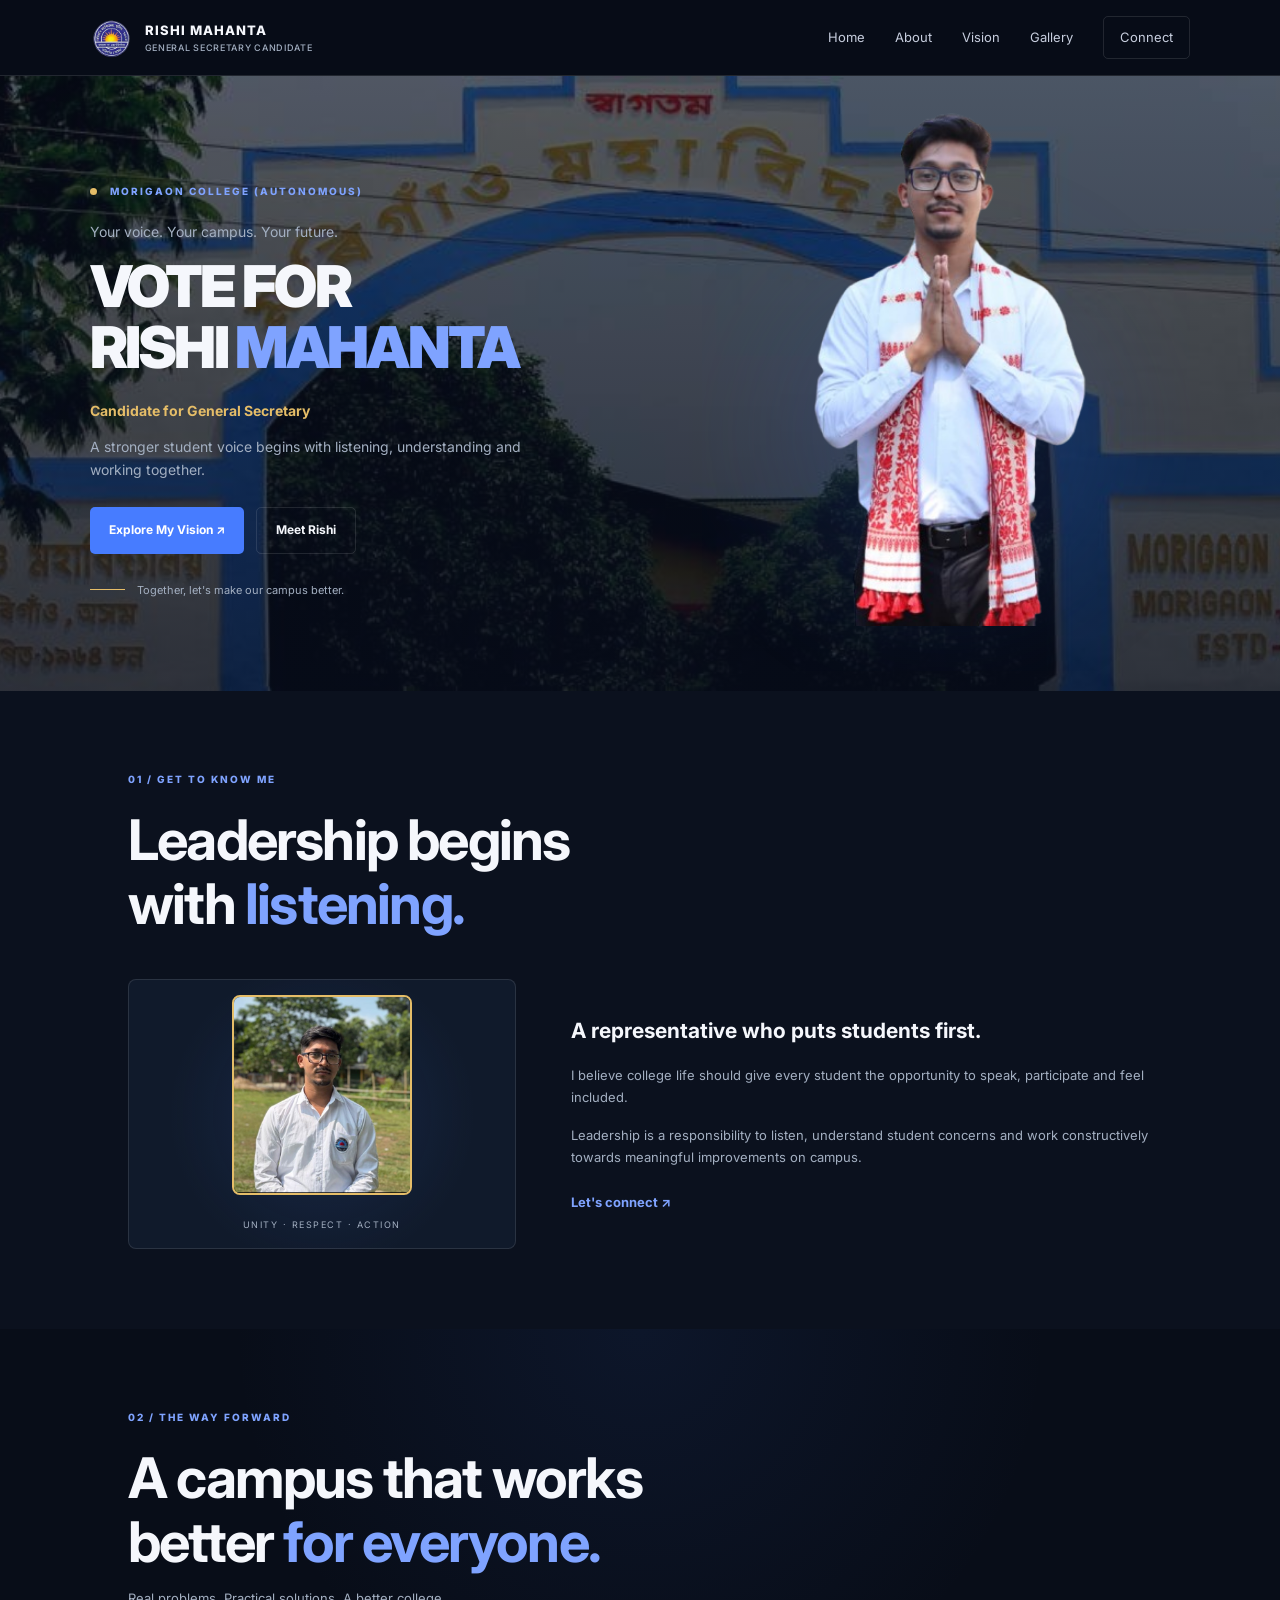
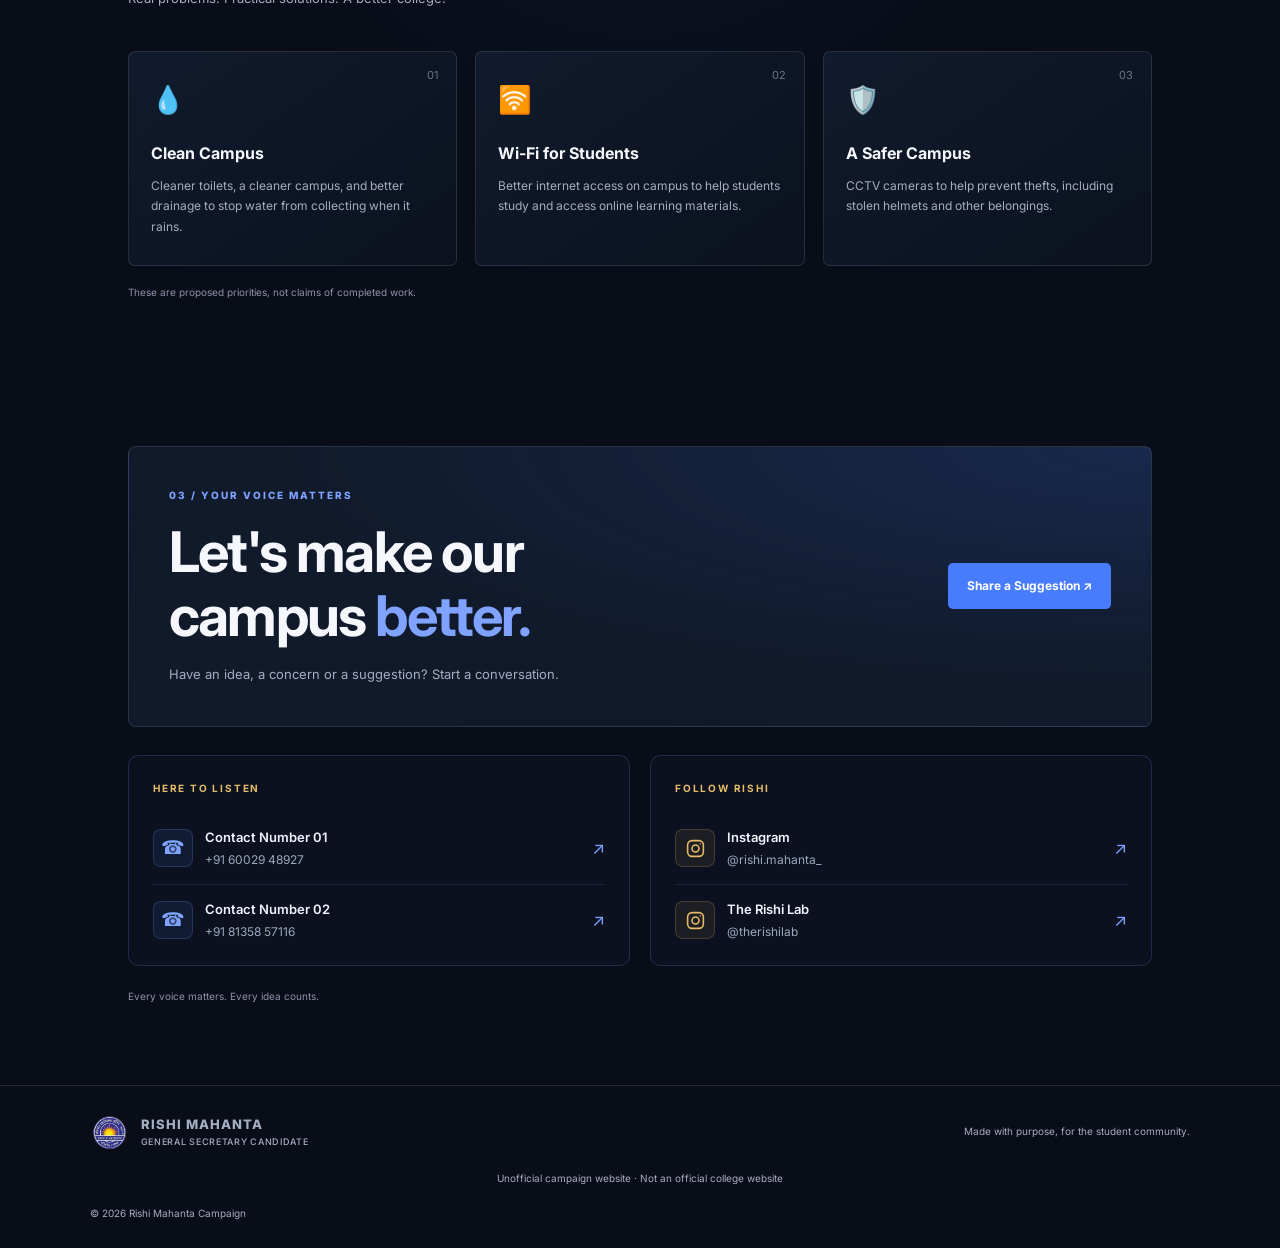
==== index.html @ 0df71246 "Fix HTML formatting and add gallery link" ====
<!DOCTYPE html>
<html lang="en">
<head>
  <meta charset="UTF-8">
  <meta name="viewport" content="width=device-width, initial-scale=1.0">
  <meta name="theme-color" content="#080d18">
  <meta name="description" content="Meet Rishi Mahanta, candidate for General Secretary at Morigaon College (Autonomous).">
  <title>Rishi Mahanta | General Secretary Candidate</title>

  <link rel="preconnect" href="https://fonts.googleapis.com">
  <link rel="preconnect" href="https://fonts.gstatic.com" crossorigin>
  <link href="https://fonts.googleapis.com/css2?family=Inter:wght@400;500;600;700;800;900&display=swap" rel="stylesheet">

  <link rel="stylesheet" href="style.css">
  <script src="script.js" defer></script>
</head>

<body>

<header class="header">
  <a class="brand" href="#home" aria-label="Rishi Mahanta home">
    <img
      src="./morigaon-college-logo.png"
      alt="Morigaon College logo"
      class="college-logo"
    >
    <span class="brand-text">
      RISHI MAHANTA
      <small>GENERAL SECRETARY CANDIDATE</small>
    </span>
  </a>

  <button
    class="menu-toggle"
    id="menuToggle"
    aria-label="Open navigation"
    aria-expanded="false"
    aria-controls="navigation"
  >☰</button>

  <nav class="navigation" id="navigation">
    <a href="#home">Home</a>
    <a href="#about">About</a>
    <a href="#vision">Vision</a>
    <a href="./gallery.html">Gallery</a>
    <a href="#contact" class="nav-cta">Connect</a>
  </nav>
</header>

<main>

  <!-- HERO SECTION -->
  <section class="hero section" id="home">

    <div class="hero-content reveal">
      <p class="eyebrow">
        <span class="eyebrow-dot"></span>
        MORIGAON COLLEGE (AUTONOMOUS)
      </p>

      <p class="hero-intro">Your voice. Your campus. Your future.</p>

      <h1>
        VOTE FOR<br>
        RISHI <span>MAHANTA</span>
      </h1>

      <p class="candidate-role">Candidate for General Secretary</p>

      <p class="hero-description">
        A stronger student voice begins with listening,
        understanding and working together.
      </p>

      <div class="hero-actions">
        <a href="#vision" class="button button-primary">
          Explore My Vision ↗
        </a>
        <a href="#about" class="button button-outline">
          Meet Rishi
        </a>
      </div>

      <div class="hero-note">
        <span class="note-line"></span>
        Together, let's make our campus better.
      </div>
    </div>

    <!-- LARGER CANDIDATE PHOTO -->
    <div class="hero-visual reveal">
      <div class="portrait-glow"></div>

      <div class="portrait-frame">
        <img
          src="./Rishi Namaskar.png"
          alt="Rishi Mahanta wearing a traditional Assamese gamusa"
          class="candidate-photo"
        >
      </div>
    </div>

  </section>

  <!-- ABOUT SECTION -->
  <section class="about section" id="about">

    <div class="section-heading reveal">
      <p class="eyebrow">01 / GET TO KNOW ME</p>
      <h2>
        Leadership begins<br>
        with <span>listening.</span>
      </h2>
    </div>

    <div class="about-grid">

    <div class="about-symbol reveal">
    <img
        src="./Rishi portrait.jpeg"
        alt="Rishi Mahanta"
        class="about-photo"
        style="width: 180px; height: 200px; max-width: 180px; object-fit: cover; object-position: center top; display: block; flex: 0 0 200px; border-radius: 8px; border: 2px solid #e5bd68;"

    >
    <p class="symbol-caption">UNITY · RESPECT · ACTION</p>
</div>

      <div class="about-copy reveal">
        <h3>A representative who puts students first.</h3>

        <p>
          I believe college life should give every student
          the opportunity to speak, participate and feel included.
        </p>

        <p>
          Leadership is a responsibility to listen, understand
          student concerns and work constructively towards
          meaningful improvements on campus.
        </p>

        <a href="#contact" class="text-link">Let's connect ↗</a>
      </div>

    </div>
  </section>

  <!-- VISION SECTION -->
  <section class="vision section" id="vision">

    <div class="section-heading reveal">
      <p class="eyebrow">02 / THE WAY FORWARD</p>

      <h2>
        A campus that works<br>
        better <span>for everyone.</span>
      </h2>

      <p class="section-description">
        Real problems. Practical solutions. A better college.
      </p>
    </div>

    <div class="vision-grid">

      <article class="vision-card reveal">
        <span class="card-number">01</span>
        <span class="card-icon" aria-hidden="true">💧</span>
        <h3>Clean Campus</h3>
        <p>
          Cleaner toilets, a cleaner campus, and better drainage
          to stop water from collecting when it rains.
        </p>
      </article>

      <article class="vision-card reveal">
        <span class="card-number">02</span>
        <span class="card-icon" aria-hidden="true">🛜</span>
        <h3>Wi-Fi for Students</h3>
        <p>
          Better internet access on campus to help students study
          and access online learning materials.
        </p>
      </article>

      <article class="vision-card reveal">
        <span class="card-number">03</span>
        <span class="card-icon" aria-hidden="true">🛡️</span>
        <h3>A Safer Campus</h3>
        <p>
          CCTV cameras to help prevent thefts, including stolen
  helmets and other belongings.
        </p>
      </article>

    </div>

    <p class="vision-disclaimer">
      These are proposed priorities, not claims of completed work.
    </p>

  </section>


<!-- CONTACT SECTION -->
<section class="contact section" id="contact">

  <div class="contact-panel reveal">
    <div>
      <p class="eyebrow">03 / YOUR VOICE MATTERS</p>

      <h2>
        Let's make our<br>
        campus <span>better.</span>
      </h2>

      <p class="contact-description">
        Have an idea, a concern or a suggestion?
        Start a conversation.
      </p>
    </div>

    <a
      class="button button-primary"
      href="mailto:rishi12mahanta@gmail.com?subject=Student%20Suggestion"
    >
      Share a Suggestion ↗
    </a>
  </div>

  <div class="contact-links reveal">

    <div class="contact-group">
      <p class="contact-group-label">HERE TO LISTEN</p>

      <a class="contact-link" href="tel:+916002948927">
        <span class="contact-icon" aria-hidden="true">☎</span>
        <span class="contact-link-text">
          <span class="contact-link-title">Contact Number 01</span>
          <span class="contact-link-detail">+91 60029 48927</span>
        </span>
        <span class="contact-arrow">↗</span>
      </a>

      <a class="contact-link" href="tel:+918135857116">
        <span class="contact-icon" aria-hidden="true">☎</span>
        <span class="contact-link-text">
          <span class="contact-link-title">Contact Number 02</span>
          <span class="contact-link-detail">+91 81358 57116</span>
        </span>
        <span class="contact-arrow">↗</span>
      </a>
    </div>

    <div class="contact-group">
      <p class="contact-group-label">FOLLOW RISHI</p>

      <a
        class="contact-link"
        href="https://www.instagram.com/rishi.mahanta_/"
        target="_blank"
        rel="noopener noreferrer"
      >
      
<span class="contact-icon instagram-icon">
  <svg
    xmlns="http://www.w3.org/2000/svg"
    width="21"
    height="21"
    viewBox="0 0 24 24"
    fill="none"
    stroke="currentColor"
    stroke-width="1.8"
    stroke-linecap="round"
    stroke-linejoin="round"
    aria-hidden="true"
  >
    <rect x="3" y="3" width="18" height="18" rx="5"/>
    <circle cx="12" cy="12" r="4"/>
    <circle cx="17.5" cy="6.5" r="0.8" fill="currentColor" stroke="none"/>
  </svg>
</span>

        <span class="contact-link-text">
          <span class="contact-link-title">Instagram</span>
          <span class="contact-link-detail">@rishi.mahanta_</span>
        </span>
        <span class="contact-arrow">↗</span>
      </a>

      <a
        class="contact-link"
        href="https://www.instagram.com/therishilab/"
        target="_blank"
        rel="noopener noreferrer"
      >
      
<span class="contact-icon instagram-icon">
  <svg
    xmlns="http://www.w3.org/2000/svg"
    width="21"
    height="21"
    viewBox="0 0 24 24"
    fill="none"
    stroke="currentColor"
    stroke-width="1.8"
    stroke-linecap="round"
    stroke-linejoin="round"
    aria-hidden="true"
  >
    <rect x="3" y="3" width="18" height="18" rx="5"/>
    <circle cx="12" cy="12" r="4"/>
    <circle cx="17.5" cy="6.5" r="0.8" fill="currentColor" stroke="none"/>
  </svg>
</span>

        <span class="contact-link-text">
          <span class="contact-link-title">The Rishi Lab</span>
          <span class="contact-link-detail">@therishilab</span>
        </span>
        <span class="contact-arrow">↗</span>
      </a>
    </div>

  </div>

  <p class="contact-note">
    Every voice matters. Every idea counts.
  </p>

</section>


<!-- FOOTER -->
<footer class="footer">

  <a class="brand" href="#home">
    <img
      src="./morigaon-college-logo.png"
      alt="Morigaon College logo"
      class="college-logo"
    >
    <span class="brand-text">
      RISHI MAHANTA
      <small>GENERAL SECRETARY CANDIDATE</small>
    </span>
  </a>

  <p>Made with purpose, for the student community.</p>

  <p class="footer-small">
    Unofficial campaign website · Not an official college website
  </p>

  <p>© <span id="year"></span> Rishi Mahanta Campaign</p>

</footer>

</body>
</html>
---- style.css ----
/* ==========================================
   RISHI MAHANTA CAMPAIGN WEBSITE
   ORIGINAL RESPONSIVE STYLESHEET
========================================== */

:root {
    --bg: #080d18;
    --panel: #101a2b;
    --blue: #477cff;
    --light-blue: #7fa3ff;
    --gold: #e5bd68;
    --white: #f5f7fc;
    --muted: #a3afc1;
    --border: rgba(255, 255, 255, 0.11);
}

* {
    margin: 0;
    padding: 0;
    box-sizing: border-box;
}

html {
    scroll-behavior: smooth;
    scroll-padding-top: 85px;
}

body {
    background: var(--bg);
    color: var(--white);
    font-family: "Inter", Arial, sans-serif;
    line-height: 1.7;
    overflow-x: hidden;
}

a {
    color: inherit;
    text-decoration: none;
}

button {
    font: inherit;
}

/* ==========================================
   HEADER
========================================== */

.header {
    min-height: 76px;
    padding: 10px 7%;
    display: flex;
    align-items: center;
    justify-content: space-between;
    gap: 20px;
    position: sticky;
    top: 0;
    z-index: 100;
    background: rgba(8, 13, 24, 0.97);
    border-bottom: 1px solid var(--border);
    backdrop-filter: blur(14px);
}

.brand {
    display: flex;
    align-items: center;
    gap: 11px;
    min-width: 0;
}

.college-logo {
    display: block;
    width: 44px;
    height: 44px;
    max-width: 44px;
    max-height: 44px;
    object-fit: contain;
    flex: 0 0 44px;
}

.brand-text {
    font-size: 13px;
    font-weight: 800;
    letter-spacing: 1px;
    line-height: 1.5;
}

.brand-text small {
    display: block;
    color: var(--muted);
    font-size: 9px;
    font-weight: 500;
    letter-spacing: 0.7px;
}

.navigation {
    display: flex;
    align-items: center;
    gap: 30px;
    color: #c7cede;
    font-size: 13px;
}

.navigation a {
    transition: color 0.2s ease;
}

.navigation a:hover {
    color: var(--light-blue);
}

.nav-cta {
    padding: 9px 16px;
    border: 1px solid var(--border);
    border-radius: 5px;
}

.menu-toggle {
    display: none;
    background: transparent;
    color: white;
    border: 0;
    font-size: 26px;
    cursor: pointer;
}

/* ==========================================
   SHARED SECTIONS
========================================== */

.section {
    padding: 80px 10%;
}

.eyebrow {
    color: var(--light-blue);
    font-size: 10px;
    font-weight: 800;
    letter-spacing: 2px;
    margin-bottom: 20px;
}

.eyebrow-dot {
    display: inline-block;
    width: 7px;
    height: 7px;
    background: var(--gold);
    border-radius: 50%;
    margin-right: 9px;
}

.section-heading {
    margin-bottom: 42px;
}

.section-heading h2,
.contact h2 {
    font-size: clamp(34px, 4.5vw, 56px);
    line-height: 1.15;
    letter-spacing: -1.8px;
}

.section-heading h2 span,
.contact h2 span {
    color: var(--light-blue);
}

/* ==========================================
   HERO SECTION
========================================== */

.hero {
    min-height: 610px;
    padding: 35px 7% 20px;
    display: grid;
    grid-template-columns: minmax(0, 1.1fr) minmax(0, 0.9fr);
    align-items: center;
    gap: 15px;
    position: relative;
    isolation: isolate;
    overflow: hidden;

    background-image:
        linear-gradient(
            rgba(7, 13, 28, 0.65),
            rgba(7, 13, 28, 0.82)
        ),
        url("./Mori_Banner.jpg");

    background-size: cover;
    background-position: center;
    background-repeat: no-repeat;
}

.hero-content {
    position: relative;
    z-index: 2;
    min-width: 0;
}

.hero-intro {
    color: var(--muted);
    font-size: 14px;
    margin-bottom: 12px;
}

.hero h1 {
    font-size: clamp(39px, 4.5vw, 68px);
    font-weight: 900;
    letter-spacing: -2.7px;
    line-height: 1.07;
}

.hero h1 span {
    color: var(--light-blue);
    white-space: nowrap;
}

.candidate-role {
    color: var(--gold);
    font-size: 14px;
    font-weight: 700;
    margin-top: 20px;
}

.hero-description {
    max-width: 440px;
    color: var(--muted);
    font-size: 14px;
    margin-top: 12px;
}

.hero-actions {
    display: flex;
    flex-wrap: wrap;
    gap: 12px;
    margin-top: 25px;
}

.button {
    display: inline-flex;
    align-items: center;
    justify-content: center;
    min-height: 46px;
    padding: 12px 19px;
    border-radius: 5px;
    font-size: 12px;
    font-weight: 700;
    transition: transform 0.2s ease, background 0.2s ease;
}

.button:hover {
    transform: translateY(-3px);
}

.button-primary {
    background: var(--blue);
    color: white;
}

.button-primary:hover {
    background: #3569e9;
}

.button-outline {
    border: 1px solid var(--border);
}

.hero-note {
    display: flex;
    align-items: center;
    gap: 12px;
    color: var(--muted);
    font-size: 11px;
    margin-top: 27px;
}

.note-line {
    width: 35px;
    height: 1px;
    background: var(--gold);
    flex-shrink: 0;
}

/* ==========================================
   CANDIDATE PHOTO — NO FRAME
========================================== */

.hero-visual {
    position: relative;
    width: 100%;
    height: 560px;
    min-width: 0;
    display: flex;
    justify-content: center;
    align-items: flex-end;
    overflow: hidden;
}

.portrait-glow {
    position: absolute;
    width: 100%;
    height: 85%;
    bottom: 0;
    background: radial-gradient(
        ellipse,
        rgba(47, 91, 180, 0.27),
        transparent 70%
    );
    filter: blur(40px);
    pointer-events: none;
}

.portrait-frame {
    position: relative;
    z-index: 1;
    width: 100%;
    max-width: 600px;
    height: 560px;
    display: flex;
    justify-content: center;
    align-items: flex-end;
    overflow: hidden;
    border: none;
    border-radius: 0;
    background: transparent;
}

.portrait-frame::before,
.portrait-frame::after {
    content: none !important;
    display: none !important;
}

.candidate-photo {
    display: block;
    width: 130%;
    height: 120%;
    max-width: none;
    max-height: none;
    object-fit: contain;
    object-position: center bottom;
    transform: translateY(-45px);
}

/* Hide old decorative elements */

.portrait-label,
.floating-mark {
    display: none !important;
}

/* ==========================================
   ABOUT SECTION
========================================== */

.about {
    background: #0b111e;
}

.about-grid {
    display: grid;
    grid-template-columns: 0.8fr 1.2fr;
    gap: 55px;
    align-items: center;
}

.about-symbol {
    min-height: 270px;
    display: flex;
    flex-direction: column;
    align-items: center;
    justify-content: center;
    gap: 22px;
    background:
        radial-gradient(
            circle,
            rgba(54, 93, 178, 0.2),
            transparent 65%
        ),
        var(--panel);
    border: 1px solid var(--border);
    border-radius: 8px;
}

.sun-circle {
    width: 125px;
    height: 125px;
    display: grid;
    place-items: center;
    border: 1px solid rgba(229, 189, 104, 0.5);
    border-radius: 50%;
    color: var(--gold);
    font-size: 82px;
}

.symbol-caption {
    color: var(--muted);
    font-size: 9px;
    letter-spacing: 1.5px;
}

.about-copy h3 {
    font-size: 21px;
    margin-bottom: 16px;
}

.about-copy p,
.contact-description {
    color: var(--muted);
    font-size: 13px;
    margin-bottom: 15px;
}

.text-link {
    display: inline-block;
    margin-top: 8px;
    color: var(--light-blue);
    font-size: 13px;
    font-weight: 700;
}

/* ==========================================
   VISION SECTION
========================================== */

.vision {
    background:
        radial-gradient(
            ellipse at 50% 0%,
            rgba(49, 88, 173, 0.12),
            transparent 45%
        ),
        var(--bg);
}

.section-description {
    margin-top: 12px;
    color: var(--muted);
    font-size: 13px;
}

.vision-grid {
    display: grid;
    grid-template-columns: repeat(3, minmax(0, 1fr));
    gap: 18px;
}

.vision-card {
    min-height: 215px;
    padding: 25px 22px;
    position: relative;
    background: linear-gradient(145deg, #111b2d, #0b111e);
    border: 1px solid var(--border);
    border-radius: 7px;
    transition: transform 0.25s ease, border-color 0.25s ease;
}

.vision-card:hover {
    transform: translateY(-5px);
    border-color: rgba(127, 163, 255, 0.5);
}

.card-number {
    position: absolute;
    top: 14px;
    right: 18px;
    color: #69758a;
    font-size: 11px;
}

.card-icon {
    display: block;
    color: var(--gold);
    font-size: 27px;
    margin-bottom: 17px;
}

.vision-card h3 {
    font-size: 16px;
    margin-bottom: 9px;
}

.vision-card p {
    color: var(--muted);
    font-size: 12px;
}

.vision-disclaimer {
    margin-top: 18px;
    color: #8995a9;
    font-size: 10px;
}

/* ==========================================
   CONTACT SECTION
========================================== */

.contact {
    padding-top: 65px;
    padding-bottom: 80px;
}

.contact-panel {
    display: flex;
    align-items: center;
    justify-content: space-between;
    gap: 28px;
    padding: 40px;
    border: 1px solid var(--border);
    border-radius: 8px;
    background:
        radial-gradient(
            ellipse at 100% 0%,
            rgba(55, 100, 205, 0.2),
            transparent 60%
        ),
        var(--panel);
}

.contact .eyebrow {
    margin-bottom: 16px;
}

.contact-description {
    margin-top: 15px;
    margin-bottom: 0;
}

.contact-note {
    margin-top: 12px;
    color: #8995a9;
    font-size: 10px;
}

/* ==========================================
   FOOTER
========================================== */

.footer {
    padding: 26px 7%;
    display: flex;
    align-items: center;
    justify-content: space-between;
    flex-wrap: wrap;
    gap: 18px;
    border-top: 1px solid var(--border);
    color: var(--muted);
    font-size: 10px;
}

.footer .college-logo {
    width: 40px;
    height: 40px;
    max-width: 40px;
    max-height: 40px;
    flex-basis: 40px;
}

.footer-small {
    width: 100%;
    text-align: center;
}

/* ==========================================
   SCROLL ANIMATION
========================================== */

.reveal {
    opacity: 0;
    transform: translateY(16px);
    transition: opacity 0.7s ease, transform 0.7s ease;
}

.reveal.visible {
    opacity: 1;
    transform: translateY(0);
}

@media (prefers-reduced-motion: reduce) {
    html {
        scroll-behavior: auto;
    }

    *,
    *::before,
    *::after {
        transition: none !important;
    }

    .reveal {
        opacity: 1;
        transform: none;
    }
}

/* ==========================================
   TABLET
========================================== */

@media (max-width: 900px) {
    .section {
        padding: 70px 7%;
    }

    .hero {
        min-height: 540px;
        padding: 35px 6% 20px;
        grid-template-columns: minmax(0, 1fr) minmax(0, 0.85fr);
        gap: 10px;
    }

    .hero h1 {
        font-size: clamp(36px, 5vw, 52px);
        letter-spacing: -2px;
    }

    .hero-visual,
    .portrait-frame {
        height: 470px;
    }

    .about-grid {
        gap: 30px;
    }

    .vision-grid {
        grid-template-columns: repeat(2, minmax(0, 1fr));
    }
}

/* ==========================================
   MOBILE
========================================== */

@media (max-width: 650px) {
    .header {
        min-height: 70px;
        padding: 10px 5%;
    }

    .brand {
        gap: 9px;
    }

    .brand-text {
        font-size: 10px;
        letter-spacing: 0.6px;
    }

    .brand-text small {
        font-size: 8px;
        letter-spacing: 0.3px;
    }

    .college-logo {
        width: 40px;
        height: 40px;
        max-width: 40px;
        max-height: 40px;
        flex-basis: 40px;
    }

    .menu-toggle {
        display: block;
    }

    .navigation {
        display: none;
        position: absolute;
        top: 69px;
        left: 0;
        right: 0;
        padding: 22px 6%;
        background: #0c1423;
        border-bottom: 1px solid var(--border);
        flex-direction: column;
        align-items: stretch;
        gap: 16px;
    }

    .navigation.open {
        display: flex;
    }

    .navigation .nav-cta {
        text-align: center;
    }

    .section {
        padding: 60px 6%;
    }

    .hero {
        min-height: auto;
        padding: 42px 6% 15px;
        grid-template-columns: 1fr;
        gap: 16px;
    }

    .hero h1 {
        font-size: clamp(39px, 10.5vw, 58px);
        letter-spacing: -1.8px;
        line-height: 1.08;
    }

    .candidate-role {
        margin-top: 17px;
    }

    .hero-description {
        font-size: 13px;
    }

    .hero-actions {
        margin-top: 22px;
    }

    .hero-note {
        margin-top: 23px;
    }

    .hero-visual,
    .portrait-frame {
        width: 100%;
        max-width: 460px;
        height: 460px;
        margin-left: auto;
        margin-right: auto;
    }

    .candidate-photo {
        transform: translateY(-25px);
    }

    .about-grid {
        grid-template-columns: 1fr;
        gap: 26px;
    }

    .about-symbol {
        min-height: 230px;
    }

    .vision-grid {
        grid-template-columns: 1fr;
    }

    .vision-card {
        min-height: auto;
    }

    .contact-panel {
        padding: 26px 21px;
        flex-direction: column;
        align-items: flex-start;
    }

    .contact-panel .button {
        width: 100%;
    }

    .footer {
        flex-direction: column;
        align-items: flex-start;
    }

    .footer-small {
        text-align: left;
    }
}

/* ==========================================
   SMALL PHONES
========================================== */

@media (max-width: 380px) {
    .brand-text {
        font-size: 9px;
    }

    .brand-text small {
        font-size: 7px;
    }

    .college-logo {
        width: 34px;
        height: 34px;
        max-width: 34px;
        max-height: 34px;
        flex-basis: 34px;
    }

    .hero h1 {
        font-size: 37px;
    }

    .hero-visual,
    .portrait-frame {
        height: 410px;
    }
    

}

/* ==========================================
   CONTACT SECTION — SOCIAL CARDS
   ========================================== */

.contact-links {
    display: grid;
    grid-template-columns: repeat(2, minmax(0, 1fr));
    gap: 20px;
    margin-top: 28px;
    align-items: stretch;
}

.contact-group {
    min-width: 0;
    padding: 24px;
    background: #0b111e;
    border: 1px solid rgba(127, 163, 255, 0.18);
    border-radius: 10px;
    transition: border-color 0.25s ease, transform 0.25s ease;
}

.contact-group:hover {
    border-color: rgba(127, 163, 255, 0.4);
    transform: translateY(-2px);
}

.contact-group-label {
    margin: 0 0 16px;
    color: #e5bd68;
    font-size: 10px;
    font-weight: 700;
    letter-spacing: 1.8px;
}

.contact-link {
    display: flex;
    align-items: center;
    gap: 12px;
    min-width: 0;
    padding: 15px 0;
    color: #f1f4fb;
    text-decoration: none;
    border-bottom: 1px solid rgba(127, 163, 255, 0.12);
    transition: padding 0.2s ease;
}

.contact-link:last-child {
    border-bottom: none;
    padding-bottom: 0;
}

.contact-link:hover {
    padding-left: 5px;
}

.contact-icon {
    display: grid;
    place-items: center;
    flex: 0 0 40px;
    width: 40px;
    height: 40px;
    color: #7fa3ff;
    background: rgba(71, 124, 255, 0.1);
    border: 1px solid rgba(127, 163, 255, 0.2);
    border-radius: 8px;
    font-size: 19px;
}

.instagram-icon {
    color: #e5bd68;
    background: rgba(229, 189, 104, 0.08);
    border-color: rgba(229, 189, 104, 0.2);
}

.contact-link-text {
    display: flex;
    flex: 1;
    flex-direction: column;
    gap: 5px;
    min-width: 0;
}

.contact-link-title {
    color: #f1f4fb;
    font-size: 13px;
    font-weight: 600;
    line-height: 1.4;
}

.contact-link-detail {
    color: #9aa8c0;
    font-size: 12px;
    line-height: 1.5;
    overflow-wrap: anywhere;
}

.contact-arrow {
    flex-shrink: 0;
    color: #7fa3ff;
    font-size: 17px;
    transition: transform 0.2s ease;
}

.contact-link:hover .contact-arrow {
    transform: translate(3px, -3px);
}

.contact-note {
    margin-top: 22px;
}

@media (max-width: 700px) {
    .contact-links {
        grid-template-columns: 1fr;
        gap: 16px;
        margin-top: 22px;
    }

    .contact-group {
        padding: 20px;
    }
}

@media (prefers-reduced-motion: reduce) {
    .contact-group,
    .contact-link,
    .contact-arrow {
        transition: none;
    }

    .contact-group:hover {
        transform: none;
    }
}


/* RESPONSIVE LAYOUT */
@media (max-width: 700px) {
  .contact-links {
    grid-template-columns: 1fr;
    gap: 16px;
    margin-top: 22px;
  }

  .contact-group {
    padding: 20px;
  }

  .contact-panel {
    gap: 24px;
  }

  .contact-link {
    gap: 11px;
  }
}

@media (prefers-reduced-motion: reduce) {
  .contact-group,
  .contact-link,
  .contact-arrow {
    transition: none;
  }

  .contact-group:hover {
    transform: none;
  }
}

/* Contact section — compact two-card layout */
.contact-links {
  display: grid;
  grid-template-columns: repeat(2, minmax(0, 1fr));
  gap: 20px;
  margin-top: 28px;
}

.contact-group {
  min-width: 0;
  padding: 24px;
  background: #0b111e;
  border: 1px solid rgba(127, 163, 255, 0.18);
  border-radius: 10px;
}

.contact-group-label {
  margin: 0 0 16px;
  color: #e5bd68;
  font-size: 10px;
  font-weight: 700;
  letter-spacing: 1.8px;
}

.contact-link {
  display: flex;
  align-items: center;
  gap: 12px;
  padding: 15px 0;
  color: #f1f4fb;
  text-decoration: none;
  border-bottom: 1px solid rgba(127, 163, 255, 0.12);
}

.contact-link:last-child {
  border-bottom: none;
  padding-bottom: 0;
}

.contact-icon {
  display: grid;
  place-items: center;
  flex-shrink: 0;
  width: 38px;
  height: 38px;
  color: #7fa3ff;
  background: rgba(71, 124, 255, 0.1);
  border: 1px solid rgba(127, 163, 255, 0.2);
  border-radius: 8px;
  font-size: 19px;
}

.instagram-icon {
  color: #e5bd68;
  background: rgba(229, 189, 104, 0.08);
  border-color: rgba(229, 189, 104, 0.2);
}

.contact-link-text {
  display: flex;
  flex: 1;
  flex-direction: column;
  gap: 5px;
  min-width: 0;
}

.contact-link-title {
  color: #f1f4fb;
  font-size: 13px;
  font-weight: 600;
}

.contact-link-detail {
  color: #9aa8c0;
  font-size: 12px;
  overflow-wrap: anywhere;
}

.contact-arrow {
  color: #7fa3ff;
  flex-shrink: 0;
}

@media (max-width: 600px) {
  .contact-links {
    grid-template-columns: 1fr;
    gap: 14px;
  }

  .contact-group {
    padding: 20px;
  }
}
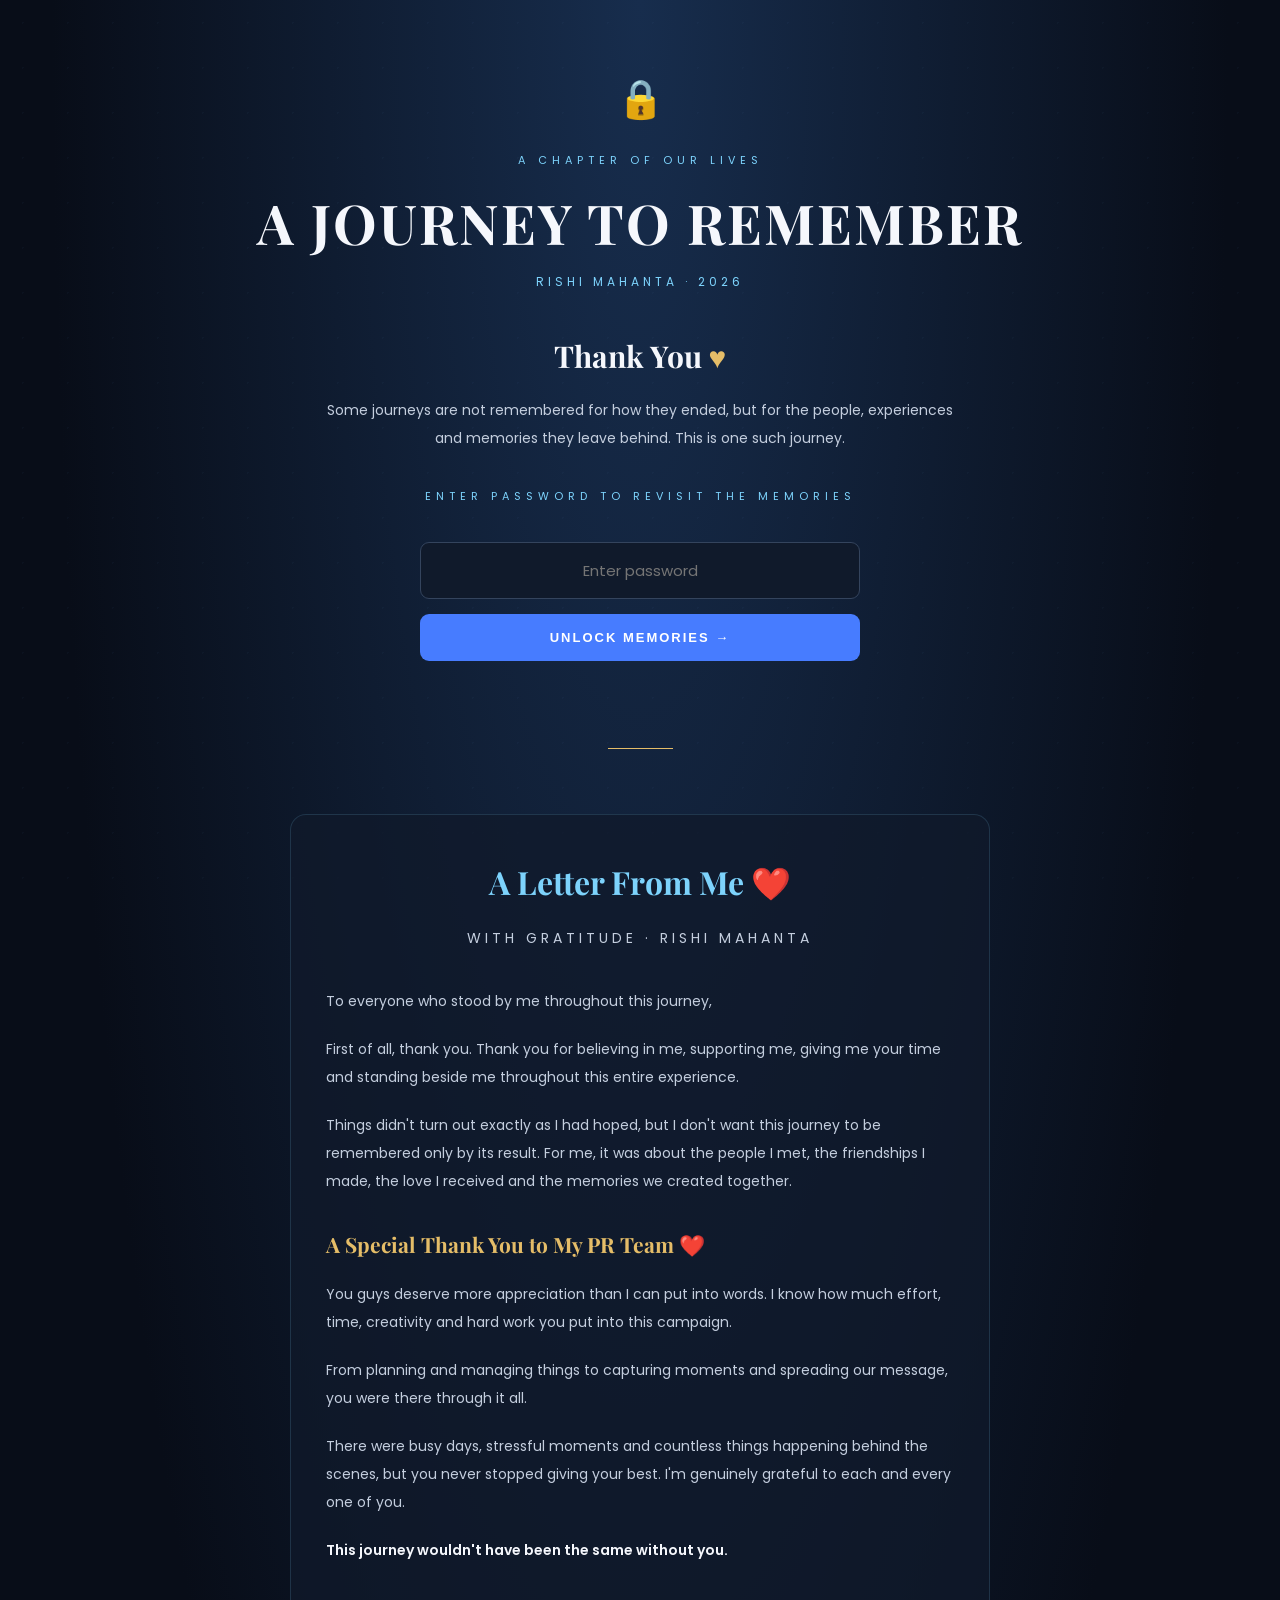
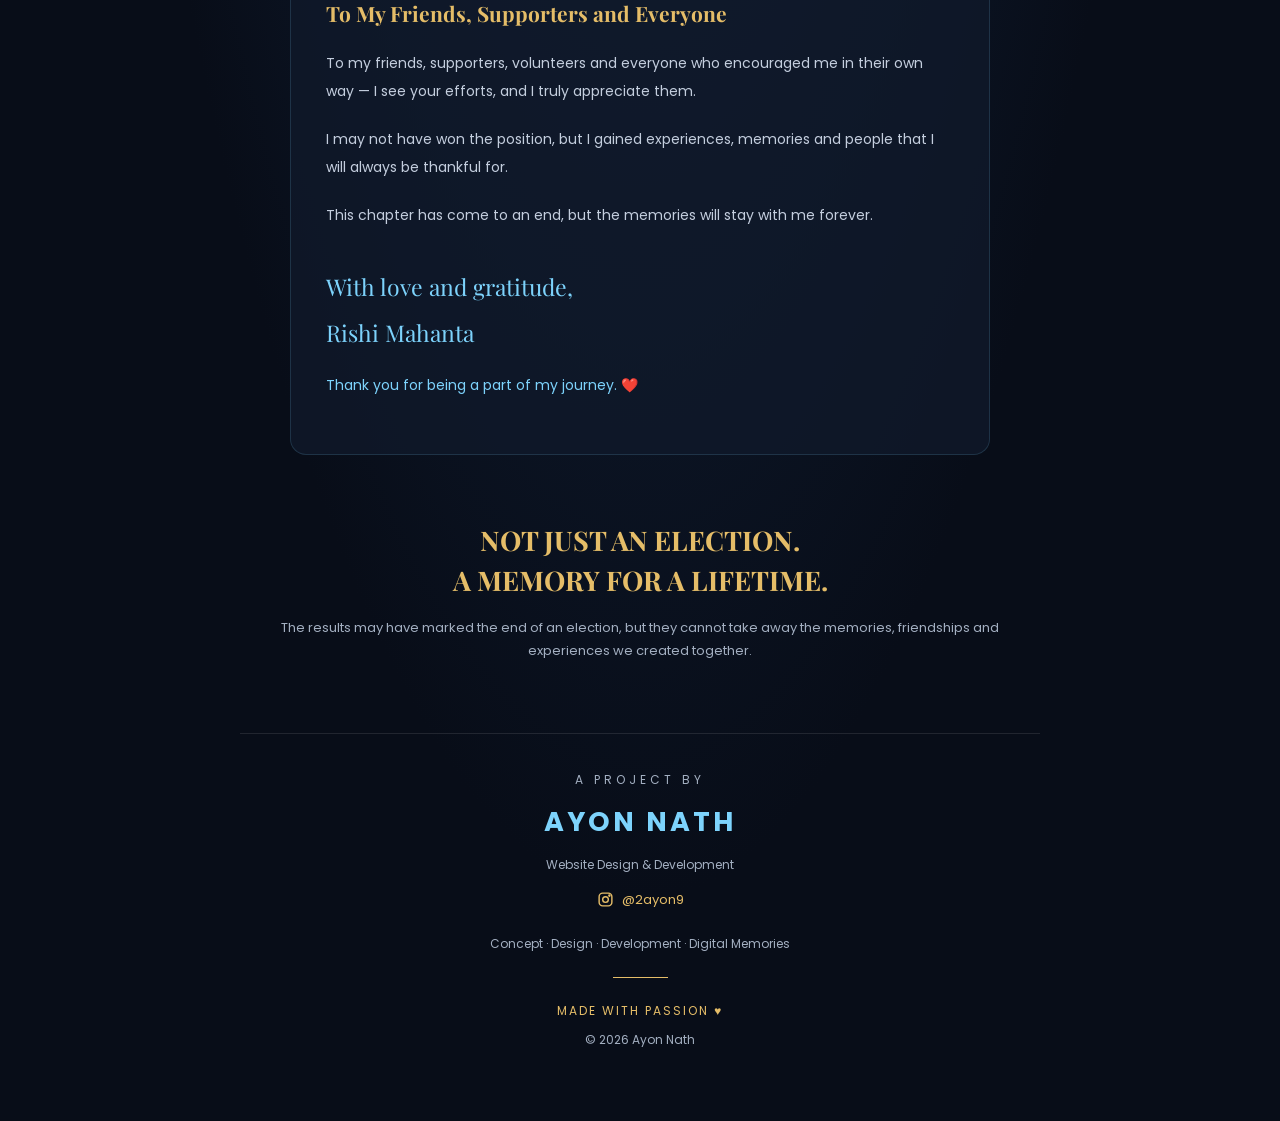
==== commit bdb01db7: "Add files via upload" ====
--- a/index.html
+++ b/index.html
@@ -1,361 +1,633 @@
+
 <!DOCTYPE html>
 <html lang="en">
 <head>
-  <meta charset="UTF-8">
-  <meta name="viewport" content="width=device-width, initial-scale=1.0">
-  <meta name="theme-color" content="#080d18">
-  <meta name="description" content="Meet Rishi Mahanta, candidate for General Secretary at Morigaon College (Autonomous).">
-  <title>Rishi Mahanta | General Secretary Candidate</title>
-
-  <link rel="preconnect" href="https://fonts.googleapis.com">
-  <link rel="preconnect" href="https://fonts.gstatic.com" crossorigin>
-  <link href="https://fonts.googleapis.com/css2?family=Inter:wght@400;500;600;700;800;900&display=swap" rel="stylesheet">
-
-  <link rel="stylesheet" href="style.css">
-  <script src="script.js" defer></script>
+<meta charset="UTF-8">
+<meta name="viewport" content="width=device-width, initial-scale=1.0">
+
+<title>A Journey to Remember | Rishi Mahanta</title>
+
+<meta name="description" content="A journey of memories, friendships and unforgettable moments. Rishi Mahanta 2026.">
+
+<link rel="preconnect" href="https://fonts.googleapis.com">
+<link rel="preconnect" href="https://fonts.gstatic.com" crossorigin>
+
+<link href="https://fonts.googleapis.com/css2?family=Playfair+Display:wght@400;500;600;700&family=Poppins:wght@300;400;500;600&display=swap" rel="stylesheet">
+
+<style>
+* {
+    margin: 0;
+    padding: 0;
+    box-sizing: border-box;
+}
+
+html {
+    scroll-behavior: smooth;
+}
+
+body {
+    min-height: 100vh;
+    font-family: 'Poppins', sans-serif;
+    background:
+        radial-gradient(ellipse at 50% 0%, #172d4d 0%, #080d18 65%);
+    color: #f5f7fc;
+    overflow-x: hidden;
+}
+
+/* Background decoration */
+
+body::before {
+    content: "";
+    position: fixed;
+    inset: 0;
+    pointer-events: none;
+    background-image:
+        radial-gradient(circle, rgba(125,211,252,.2) 1px, transparent 1px);
+    background-size: 45px 45px;
+    opacity: .15;
+}
+
+/* Main container */
+
+.container {
+    width: 100%;
+    max-width: 850px;
+    margin: auto;
+    padding: 70px 25px 35px;
+    position: relative;
+    z-index: 1;
+}
+
+/* Header */
+
+.hero {
+    text-align: center;
+    animation: appear 1.2s ease;
+}
+
+.lock {
+    font-size: 38px;
+    margin-bottom: 25px;
+}
+
+.tag {
+    color: #7dd3fc;
+    font-size: 11px;
+    letter-spacing: 5px;
+    margin-bottom: 20px;
+}
+
+h1 {
+    font-family: 'Playfair Display', serif;
+    font-size: clamp(30px, 7vw, 55px);
+    letter-spacing: 2px;
+    line-height: 1.2;
+}
+
+.subtitle {
+    color: #7dd3fc;
+    font-size: 12px;
+    letter-spacing: 4px;
+    margin-top: 18px;
+}
+
+/* Main message */
+
+.intro {
+    max-width: 650px;
+    margin: 45px auto 35px;
+    text-align: center;
+}
+
+.intro h2 {
+    font-family: 'Playfair Display', serif;
+    font-size: 30px;
+    margin-bottom: 20px;
+}
+
+.intro p {
+    color: #c4cede;
+    font-size: 14px;
+    line-height: 2;
+}
+
+/* Password section */
+
+.password-section {
+    max-width: 440px;
+    margin: 35px auto;
+    text-align: center;
+}
+
+.password-section .tag {
+    line-height: 1.8;
+}
+
+input {
+    width: 100%;
+    padding: 16px;
+    border: 1px solid #34445d;
+    background: #101a2b;
+    border-radius: 9px;
+    color: white;
+    font-size: 15px;
+    font-family: inherit;
+    outline: none;
+    text-align: center;
+    margin: 15px 0;
+}
+
+input:focus {
+    border-color: #7dd3fc;
+    box-shadow: 0 0 15px rgba(125,211,252,.12);
+}
+
+button {
+    width: 100%;
+    padding: 16px;
+    background: #477cff;
+    border: none;
+    border-radius: 9px;
+    color: white;
+    font-weight: 600;
+    font-size: 13px;
+    letter-spacing: 2px;
+    cursor: pointer;
+    transition: .3s;
+}
+
+button:hover {
+    background: #6592ff;
+    transform: translateY(-3px);
+}
+
+#error {
+    color: #ff8585;
+    font-size: 12px;
+    margin-top: 12px;
+    min-height: 20px;
+}
+
+/* Divider */
+
+.divider {
+    width: 65px;
+    height: 1px;
+    background: #e5bd68;
+    margin: 55px auto;
+}
+
+/* Thank you letter */
+
+.letter {
+    max-width: 700px;
+    margin: 65px auto;
+    padding: 35px;
+    background: rgba(16,26,43,.75);
+    border: 1px solid rgba(125,211,252,.15);
+    border-radius: 16px;
+    line-height: 2;
+}
+
+.letter-heading {
+    text-align: center;
+    margin-bottom: 35px;
+}
+
+.letter-heading h2 {
+    font-family: 'Playfair Display', serif;
+    font-size: 32px;
+    color: #7dd3fc;
+}
+
+.letter-heading p {
+    color: #a3afc1;
+    font-size: 10px;
+    letter-spacing: 4px;
+    margin-top: 10px;
+}
+
+.letter p {
+    color: #c4cede;
+    font-size: 14px;
+    margin-bottom: 20px;
+}
+
+.letter h3 {
+    font-family: 'Playfair Display', serif;
+    color: #e5bd68;
+    font-size: 21px;
+    margin: 28px 0 15px;
+}
+
+.letter strong {
+    color: #f5f7fc;
+    font-weight: 600;
+}
+
+.signature {
+    margin-top: 35px;
+    color: #7dd3fc;
+    font-family: 'Playfair Display', serif;
+    font-size: 23px;
+}
+
+/* Closing message */
+
+.closing {
+    text-align: center;
+    margin: 65px auto;
+}
+
+.closing h2 {
+    font-family: 'Playfair Display', serif;
+    font-size: 27px;
+    line-height: 1.5;
+    color: #e5bd68;
+}
+
+.closing p {
+    color: #a3afc1;
+    font-size: 13px;
+    margin-top: 15px;
+    line-height: 1.8;
+}
+
+/* Developer credits */
+
+.credits {
+    margin-top: 70px;
+    padding: 35px 15px;
+    text-align: center;
+    border-top: 1px solid rgba(255,255,255,.1);
+}
+
+.credit-label {
+    color: #a3afc1;
+    font-size: 11px;
+    letter-spacing: 4px;
+}
+
+.credits h2 {
+    font-family: 'Poppins', sans-serif;
+    color: #7dd3fc;
+    font-size: 27px;
+    letter-spacing: 3px;
+    margin: 12px 0;
+}
+
+.credits p {
+    font-size: 12px;
+    color: #a3afc1;
+    line-height: 1.8;
+}
+
+.credit-instagram {
+    display: inline-flex;
+    align-items: center;
+    gap: 8px;
+    color: #e5bd68;
+    text-decoration: none;
+    font-size: 13px;
+    margin-top: 14px;
+    transition: .3s;
+}
+
+.credit-instagram:hover {
+    color: #7dd3fc;
+    transform: translateY(-2px);
+}
+
+.credit-work {
+    margin-top: 18px;
+}
+
+.credit-line {
+    width: 55px;
+    height: 1px;
+    background: #e5bd68;
+    margin: 22px auto;
+}
+
+.credits .credit-bottom {
+    color: #e5bd68;
+    letter-spacing: 2px;
+}
+
+.credits .copyright {
+    margin-top: 8px;
+}
+
+/* Animation */
+
+@keyframes appear {
+    from {
+        opacity: 0;
+        transform: translateY(25px);
+    }
+
+    to {
+        opacity: 1;
+        transform: translateY(0);
+    }
+}
+
+/* Mobile */
+
+@media (max-width: 600px) {
+
+    .container {
+        padding: 50px 18px 25px;
+    }
+
+    .letter {
+        padding: 24px 19px;
+    }
+
+    .letter-heading h2 {
+        font-size: 27px;
+    }
+
+    .letter p {
+        font-size: 13px;
+    }
+
+    .tag {
+        letter-spacing: 3px;
+    }
+
+    .intro h2 {
+        font-size: 26px;
+    }
+
+    .closing h2 {
+        font-size: 23px;
+    }
+}
+</style>
 </head>
 
 <body>
 
-<header class="header">
-  <a class="brand" href="#home" aria-label="Rishi Mahanta home">
-    <img
-      src="./morigaon-college-logo.png"
-      alt="Morigaon College logo"
-      class="college-logo"
-    >
-    <span class="brand-text">
-      RISHI MAHANTA
-      <small>GENERAL SECRETARY CANDIDATE</small>
-    </span>
-  </a>
-
-  <button
-    class="menu-toggle"
-    id="menuToggle"
-    aria-label="Open navigation"
-    aria-expanded="false"
-    aria-controls="navigation"
-  >☰</button>
-
-  <nav class="navigation" id="navigation">
-    <a href="#home">Home</a>
-    <a href="#about">About</a>
-    <a href="#vision">Vision</a>
-    <a href="./gallery.html">Gallery</a>
-    <a href="#contact" class="nav-cta">Connect</a>
-  </nav>
-</header>
-
-<main>
-
-  <!-- HERO SECTION -->
-  <section class="hero section" id="home">
-
-    <div class="hero-content reveal">
-      <p class="eyebrow">
-        <span class="eyebrow-dot"></span>
-        MORIGAON COLLEGE (AUTONOMOUS)
-      </p>
-
-      <p class="hero-intro">Your voice. Your campus. Your future.</p>
-
-      <h1>
-        VOTE FOR<br>
-        RISHI <span>MAHANTA</span>
-      </h1>
-
-      <p class="candidate-role">Candidate for General Secretary</p>
-
-      <p class="hero-description">
-        A stronger student voice begins with listening,
-        understanding and working together.
-      </p>
-
-      <div class="hero-actions">
-        <a href="#vision" class="button button-primary">
-          Explore My Vision ↗
+<main class="container">
+
+    <!-- HERO SECTION -->
+
+    <section class="hero">
+
+        <div class="lock">🔒</div>
+
+        <p class="tag">A CHAPTER OF OUR LIVES</p>
+
+        <h1>A JOURNEY TO REMEMBER</h1>
+
+        <p class="subtitle">
+            RISHI MAHANTA · 2026
+        </p>
+
+    </section>
+
+
+    <!-- INTRODUCTION -->
+
+    <section class="intro">
+
+        <h2>Thank You <span style="color:#e5bd68;">♥</span></h2>
+
+        <p>
+            Some journeys are not remembered for how they ended,
+            but for the people, experiences and memories they leave behind.
+            This is one such journey.
+        </p>
+
+    </section>
+
+
+    <!-- PASSWORD SECTION -->
+
+    <section class="password-section">
+
+        <p class="tag">
+            ENTER PASSWORD TO REVISIT THE MEMORIES
+        </p>
+
+        <form id="unlockForm">
+
+            <input
+                type="password"
+                id="password"
+                placeholder="Enter password"
+                autocomplete="off"
+                required
+            >
+
+            <button type="submit">
+                UNLOCK MEMORIES →
+            </button>
+
+        </form>
+
+        <p id="error"></p>
+
+    </section>
+
+
+    <div class="divider"></div>
+
+
+    <!-- PERSONAL LETTER FROM RISHI -->
+
+    <section class="letter">
+
+        <div class="letter-heading">
+
+            <h2>A Letter From Me ❤️</h2>
+
+            <p>WITH GRATITUDE · RISHI MAHANTA</p>
+
+        </div>
+
+        <p>
+            To everyone who stood by me throughout this journey,
+        </p>
+
+        <p>
+            First of all, thank you. Thank you for believing in me,
+            supporting me, giving me your time and standing beside
+            me throughout this entire experience.
+        </p>
+
+        <p>
+            Things didn't turn out exactly as I had hoped, but I
+            don't want this journey to be remembered only by its
+            result. For me, it was about the people I met, the
+            friendships I made, the love I received and the
+            memories we created together.
+        </p>
+
+        <h3>A Special Thank You to My PR Team ❤️</h3>
+
+        <p>
+            You guys deserve more appreciation than I can put
+            into words. I know how much effort, time, creativity
+            and hard work you put into this campaign.
+        </p>
+
+        <p>
+            From planning and managing things to capturing
+            moments and spreading our message, you were there
+            through it all.
+        </p>
+
+        <p>
+            There were busy days, stressful moments and countless
+            things happening behind the scenes, but you never
+            stopped giving your best. I'm genuinely grateful to
+            each and every one of you.
+        </p>
+
+        <p>
+            <strong>
+                This journey wouldn't have been the same without you.
+            </strong>
+        </p>
+
+        <h3>To My Friends, Supporters and Everyone</h3>
+
+        <p>
+            To my friends, supporters, volunteers and everyone
+            who encouraged me in their own way — I see your
+            efforts, and I truly appreciate them.
+        </p>
+
+        <p>
+            I may not have won the position, but I gained
+            experiences, memories and people that I will always
+            be thankful for.
+        </p>
+
+        <p>
+            This chapter has come to an end, but the memories
+            will stay with me forever.
+        </p>
+
+        <div class="signature">
+            With love and gratitude,<br>
+            Rishi Mahanta
+        </div>
+
+        <p style="color:#7dd3fc; margin-top:15px;">
+            Thank you for being a part of my journey. ❤️
+        </p>
+
+    </section>
+
+
+    <!-- CLOSING SECTION -->
+
+    <section class="closing">
+
+        <h2>
+            NOT JUST AN ELECTION.<br>
+            A MEMORY FOR A LIFETIME.
+        </h2>
+
+        <p>
+            The results may have marked the end of an election,
+            but they cannot take away the memories, friendships
+            and experiences we created together.
+        </p>
+
+    </section>
+
+
+    <!-- DEVELOPER CREDITS -->
+
+    <footer class="credits">
+
+        <p class="credit-label">
+            A PROJECT BY
+        </p>
+
+        <h2>AYON NATH</h2>
+
+        <p>
+            Website Design &amp; Development
+        </p>
+
+        <a
+            href="https://www.instagram.com/2ayon9/"
+            target="_blank"
+            rel="noopener noreferrer"
+            class="credit-instagram"
+        >
+           <svg xmlns="http://www.w3.org/2000/svg"
+     width="17" height="17"
+     viewBox="0 0 24 24"
+     fill="none"
+     stroke="currentColor"
+     stroke-width="2"
+     stroke-linecap="round"
+     stroke-linejoin="round">
+  <rect x="3" y="3" width="18" height="18" rx="5"/>
+  <circle cx="12" cy="12" r="4"/>
+  <circle cx="17.5" cy="6.5" r=".8" fill="currentColor"/>
+</svg>
+            @2ayon9
         </a>
-        <a href="#about" class="button button-outline">
-          Meet Rishi
-        </a>
-      </div>
-
-      <div class="hero-note">
-        <span class="note-line"></span>
-        Together, let's make our campus better.
-      </div>
-    </div>
-
-    <!-- LARGER CANDIDATE PHOTO -->
-    <div class="hero-visual reveal">
-      <div class="portrait-glow"></div>
-
-      <div class="portrait-frame">
-        <img
-          src="./Rishi Namaskar.png"
-          alt="Rishi Mahanta wearing a traditional Assamese gamusa"
-          class="candidate-photo"
-        >
-      </div>
-    </div>
-
-  </section>
-
-  <!-- ABOUT SECTION -->
-  <section class="about section" id="about">
-
-    <div class="section-heading reveal">
-      <p class="eyebrow">01 / GET TO KNOW ME</p>
-      <h2>
-        Leadership begins<br>
-        with <span>listening.</span>
-      </h2>
-    </div>
-
-    <div class="about-grid">
-
-    <div class="about-symbol reveal">
-    <img
-        src="./Rishi portrait.jpeg"
-        alt="Rishi Mahanta"
-        class="about-photo"
-        style="width: 180px; height: 200px; max-width: 180px; object-fit: cover; object-position: center top; display: block; flex: 0 0 200px; border-radius: 8px; border: 2px solid #e5bd68;"
-
-    >
-    <p class="symbol-caption">UNITY · RESPECT · ACTION</p>
-</div>
-
-      <div class="about-copy reveal">
-        <h3>A representative who puts students first.</h3>
-
-        <p>
-          I believe college life should give every student
-          the opportunity to speak, participate and feel included.
-        </p>
-
-        <p>
-          Leadership is a responsibility to listen, understand
-          student concerns and work constructively towards
-          meaningful improvements on campus.
-        </p>
-
-        <a href="#contact" class="text-link">Let's connect ↗</a>
-      </div>
-
-    </div>
-  </section>
-
-  <!-- VISION SECTION -->
-  <section class="vision section" id="vision">
-
-    <div class="section-heading reveal">
-      <p class="eyebrow">02 / THE WAY FORWARD</p>
-
-      <h2>
-        A campus that works<br>
-        better <span>for everyone.</span>
-      </h2>
-
-      <p class="section-description">
-        Real problems. Practical solutions. A better college.
-      </p>
-    </div>
-
-    <div class="vision-grid">
-
-      <article class="vision-card reveal">
-        <span class="card-number">01</span>
-        <span class="card-icon" aria-hidden="true">💧</span>
-        <h3>Clean Campus</h3>
-        <p>
-          Cleaner toilets, a cleaner campus, and better drainage
-          to stop water from collecting when it rains.
-        </p>
-      </article>
-
-      <article class="vision-card reveal">
-        <span class="card-number">02</span>
-        <span class="card-icon" aria-hidden="true">🛜</span>
-        <h3>Wi-Fi for Students</h3>
-        <p>
-          Better internet access on campus to help students study
-          and access online learning materials.
-        </p>
-      </article>
-
-      <article class="vision-card reveal">
-        <span class="card-number">03</span>
-        <span class="card-icon" aria-hidden="true">🛡️</span>
-        <h3>A Safer Campus</h3>
-        <p>
-          CCTV cameras to help prevent thefts, including stolen
-  helmets and other belongings.
-        </p>
-      </article>
-
-    </div>
-
-    <p class="vision-disclaimer">
-      These are proposed priorities, not claims of completed work.
-    </p>
-
-  </section>
-
-
-<!-- CONTACT SECTION -->
-<section class="contact section" id="contact">
-
-  <div class="contact-panel reveal">
-    <div>
-      <p class="eyebrow">03 / YOUR VOICE MATTERS</p>
-
-      <h2>
-        Let's make our<br>
-        campus <span>better.</span>
-      </h2>
-
-      <p class="contact-description">
-        Have an idea, a concern or a suggestion?
-        Start a conversation.
-      </p>
-    </div>
-
-    <a
-      class="button button-primary"
-      href="mailto:rishi12mahanta@gmail.com?subject=Student%20Suggestion"
-    >
-      Share a Suggestion ↗
-    </a>
-  </div>
-
-  <div class="contact-links reveal">
-
-    <div class="contact-group">
-      <p class="contact-group-label">HERE TO LISTEN</p>
-
-      <a class="contact-link" href="tel:+916002948927">
-        <span class="contact-icon" aria-hidden="true">☎</span>
-        <span class="contact-link-text">
-          <span class="contact-link-title">Contact Number 01</span>
-          <span class="contact-link-detail">+91 60029 48927</span>
-        </span>
-        <span class="contact-arrow">↗</span>
-      </a>
-
-      <a class="contact-link" href="tel:+918135857116">
-        <span class="contact-icon" aria-hidden="true">☎</span>
-        <span class="contact-link-text">
-          <span class="contact-link-title">Contact Number 02</span>
-          <span class="contact-link-detail">+91 81358 57116</span>
-        </span>
-        <span class="contact-arrow">↗</span>
-      </a>
-    </div>
-
-    <div class="contact-group">
-      <p class="contact-group-label">FOLLOW RISHI</p>
-
-      <a
-        class="contact-link"
-        href="https://www.instagram.com/rishi.mahanta_/"
-        target="_blank"
-        rel="noopener noreferrer"
-      >
-      
-<span class="contact-icon instagram-icon">
-  <svg
-    xmlns="http://www.w3.org/2000/svg"
-    width="21"
-    height="21"
-    viewBox="0 0 24 24"
-    fill="none"
-    stroke="currentColor"
-    stroke-width="1.8"
-    stroke-linecap="round"
-    stroke-linejoin="round"
-    aria-hidden="true"
-  >
-    <rect x="3" y="3" width="18" height="18" rx="5"/>
-    <circle cx="12" cy="12" r="4"/>
-    <circle cx="17.5" cy="6.5" r="0.8" fill="currentColor" stroke="none"/>
-  </svg>
-</span>
-
-        <span class="contact-link-text">
-          <span class="contact-link-title">Instagram</span>
-          <span class="contact-link-detail">@rishi.mahanta_</span>
-        </span>
-        <span class="contact-arrow">↗</span>
-      </a>
-
-      <a
-        class="contact-link"
-        href="https://www.instagram.com/therishilab/"
-        target="_blank"
-        rel="noopener noreferrer"
-      >
-      
-<span class="contact-icon instagram-icon">
-  <svg
-    xmlns="http://www.w3.org/2000/svg"
-    width="21"
-    height="21"
-    viewBox="0 0 24 24"
-    fill="none"
-    stroke="currentColor"
-    stroke-width="1.8"
-    stroke-linecap="round"
-    stroke-linejoin="round"
-    aria-hidden="true"
-  >
-    <rect x="3" y="3" width="18" height="18" rx="5"/>
-    <circle cx="12" cy="12" r="4"/>
-    <circle cx="17.5" cy="6.5" r="0.8" fill="currentColor" stroke="none"/>
-  </svg>
-</span>
-
-        <span class="contact-link-text">
-          <span class="contact-link-title">The Rishi Lab</span>
-          <span class="contact-link-detail">@therishilab</span>
-        </span>
-        <span class="contact-arrow">↗</span>
-      </a>
-    </div>
-
-  </div>
-
-  <p class="contact-note">
-    Every voice matters. Every idea counts.
-  </p>
-
-</section>
-
-
-<!-- FOOTER -->
-<footer class="footer">
-
-  <a class="brand" href="#home">
-    <img
-      src="./morigaon-college-logo.png"
-      alt="Morigaon College logo"
-      class="college-logo"
-    >
-    <span class="brand-text">
-      RISHI MAHANTA
-      <small>GENERAL SECRETARY CANDIDATE</small>
-    </span>
-  </a>
-
-  <p>Made with purpose, for the student community.</p>
-
-  <p class="footer-small">
-    Unofficial campaign website · Not an official college website
-  </p>
-
-  <p>© <span id="year"></span> Rishi Mahanta Campaign</p>
-
-</footer>
+
+        <p class="credit-work">
+            Concept · Design · Development · Digital Memories
+        </p>
+
+        <div class="credit-line"></div>
+
+        <p class="credit-bottom">
+            MADE WITH PASSION ♥
+        </p>
+
+        <p class="copyright">
+            © 2026 Ayon Nath
+        </p>
+
+    </footer>
+
+</main>
+
+
+<!-- PASSWORD SCRIPT -->
+
+<script>
+
+const correctPassword = "RISHI2026";
+
+document.getElementById("unlockForm")
+.addEventListener("submit", function(event) {
+
+    event.preventDefault();
+
+    const enteredPassword =
+        document.getElementById("password").value;
+
+    const errorMessage =
+        document.getElementById("error");
+
+    if (enteredPassword === correctPassword) {
+
+        window.location.href = "./home.html";
+
+    } else {
+
+        errorMessage.textContent =
+            "Incorrect password. Please try again.";
+
+        document.getElementById("password").value = "";
+
+    }
+
+});
+
+</script>
 
 </body>
 </html>
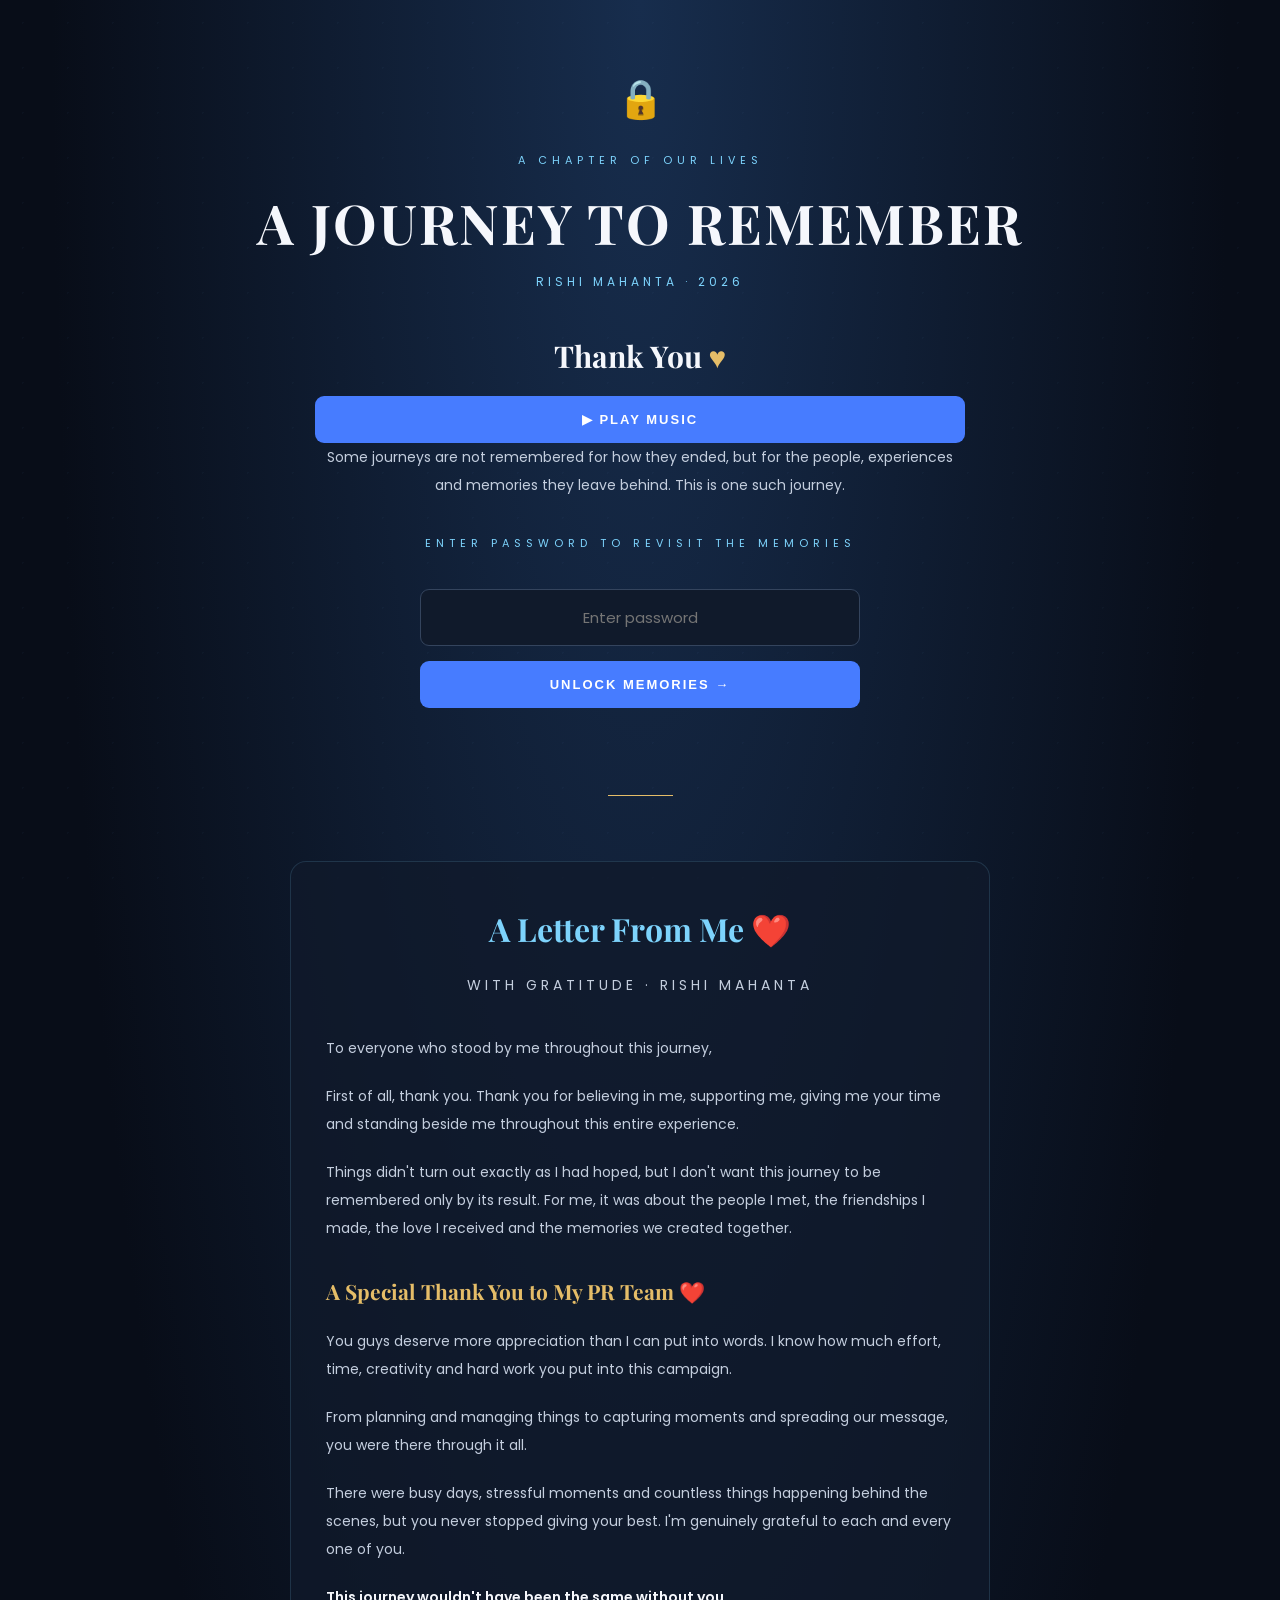
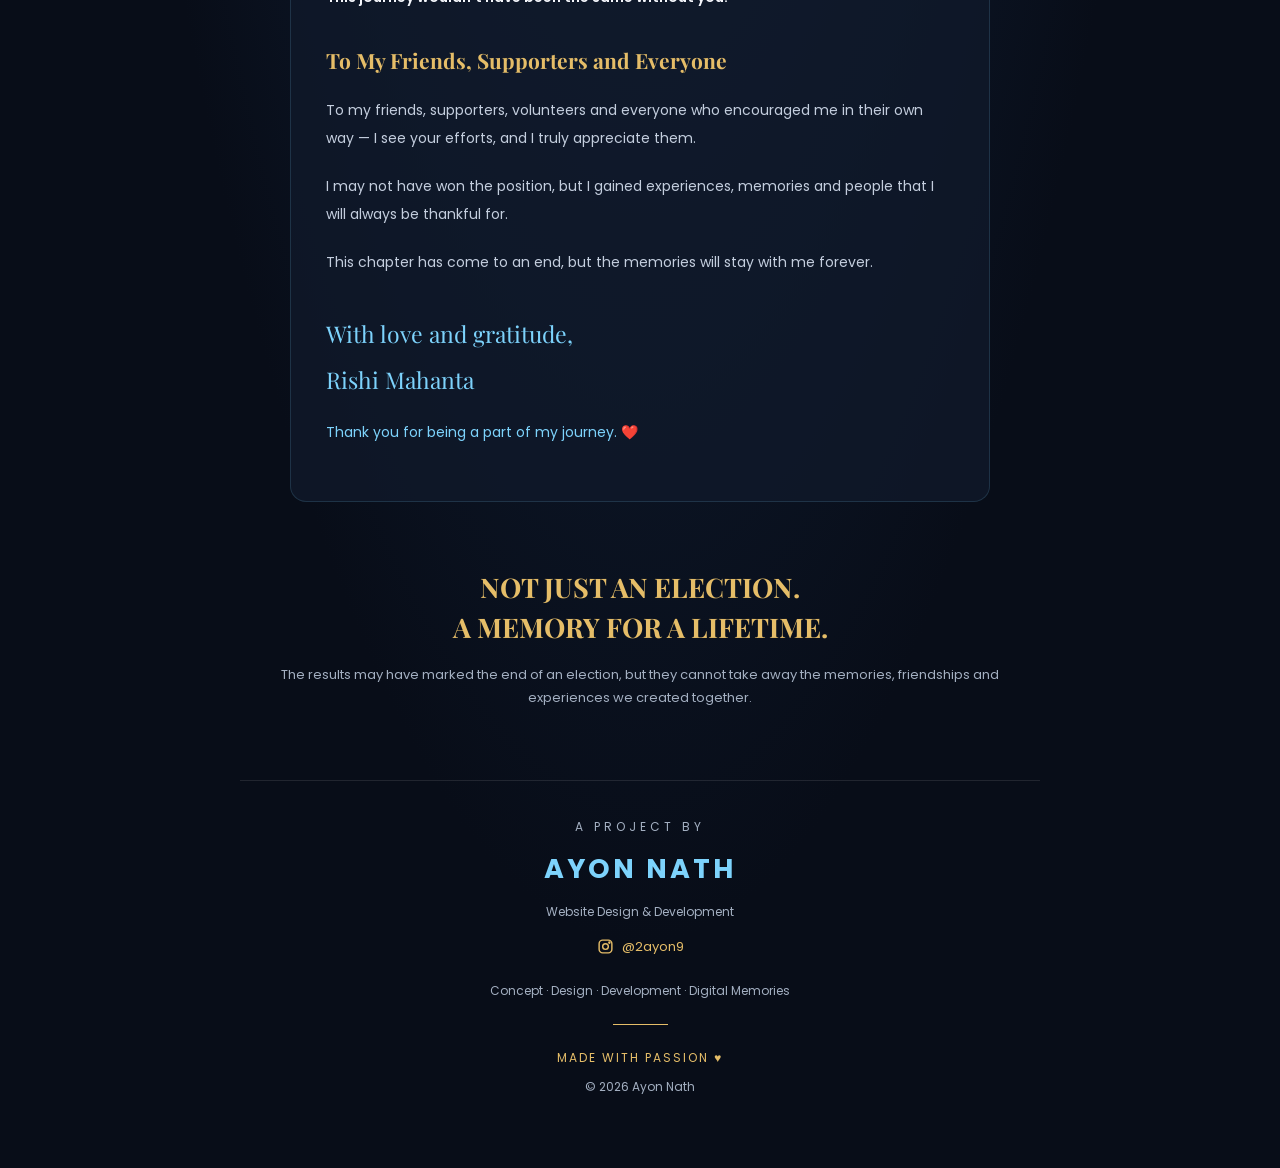
==== commit 6f3bb73f: "Update index.html" ====
--- a/index.html
+++ b/index.html
@@ -1,4 +1,3 @@
-
 <!DOCTYPE html>
 <html lang="en">
 <head>
@@ -28,26 +27,20 @@
 body {
     min-height: 100vh;
     font-family: 'Poppins', sans-serif;
-    background:
-        radial-gradient(ellipse at 50% 0%, #172d4d 0%, #080d18 65%);
+    background: radial-gradient(ellipse at 50% 0%, #172d4d 0%, #080d18 65%);
     color: #f5f7fc;
     overflow-x: hidden;
 }
-
-/* Background decoration */
 
 body::before {
     content: "";
     position: fixed;
     inset: 0;
     pointer-events: none;
-    background-image:
-        radial-gradient(circle, rgba(125,211,252,.2) 1px, transparent 1px);
+    background-image: radial-gradient(circle, rgba(125,211,252,.2) 1px, transparent 1px);
     background-size: 45px 45px;
     opacity: .15;
 }
-
-/* Main container */
 
 .container {
     width: 100%;
@@ -58,8 +51,6 @@
     z-index: 1;
 }
 
-/* Header */
-
 .hero {
     text-align: center;
     animation: appear 1.2s ease;
@@ -91,8 +82,6 @@
     margin-top: 18px;
 }
 
-/* Main message */
-
 .intro {
     max-width: 650px;
     margin: 45px auto 35px;
@@ -110,8 +99,6 @@
     font-size: 14px;
     line-height: 2;
 }
-
-/* Password section */
 
 .password-section {
     max-width: 440px;
@@ -168,16 +155,12 @@
     min-height: 20px;
 }
 
-/* Divider */
-
 .divider {
     width: 65px;
     height: 1px;
     background: #e5bd68;
     margin: 55px auto;
 }
-
-/* Thank you letter */
 
 .letter {
     max-width: 700px;
@@ -232,8 +215,6 @@
     font-size: 23px;
 }
 
-/* Closing message */
-
 .closing {
     text-align: center;
     margin: 65px auto;
@@ -252,8 +233,6 @@
     margin-top: 15px;
     line-height: 1.8;
 }
-
-/* Developer credits */
 
 .credits {
     margin-top: 70px;
@@ -318,8 +297,6 @@
     margin-top: 8px;
 }
 
-/* Animation */
-
 @keyframes appear {
     from {
         opacity: 0;
@@ -332,10 +309,7 @@
     }
 }
 
-/* Mobile */
-
 @media (max-width: 600px) {
-
     .container {
         padding: 50px 18px 25px;
     }
@@ -363,16 +337,30 @@
     .closing h2 {
         font-size: 23px;
     }
+    .music-button {
+    width: auto;
+    min-width: unset;
+    padding: 7px 16px;
+    display: inline-block;
+    margin: 12px auto;
+    font-size: 9px;
+    letter-spacing: 1px;
+    border-radius: 20px;
+}
 }
 </style>
 </head>
 
 <body>
 
+<!-- BACKGROUND MUSIC: ENTRANCE PAGE ONLY -->
+<audio id="backgroundMusic" loop preload="auto">
+    <source src="./memory-music.mp3" type="audio/mpeg">
+</audio>
+
 <main class="container">
 
     <!-- HERO SECTION -->
-
     <section class="hero">
 
         <div class="lock">🔒</div>
@@ -387,12 +375,13 @@
 
     </section>
 
-
     <!-- INTRODUCTION -->
-
     <section class="intro">
 
         <h2>Thank You <span style="color:#e5bd68;">♥</span></h2>
+        <button type="button" id="musicButton" class="music-button">
+    ▶ PLAY MUSIC
+</button>
 
         <p>
             Some journeys are not remembered for how they ended,
@@ -402,9 +391,7 @@
 
     </section>
 
-
     <!-- PASSWORD SECTION -->
-
     <section class="password-section">
 
         <p class="tag">
@@ -431,12 +418,9 @@
 
     </section>
 
-
     <div class="divider"></div>
 
-
     <!-- PERSONAL LETTER FROM RISHI -->
-
     <section class="letter">
 
         <div class="letter-heading">
@@ -522,9 +506,7 @@
 
     </section>
 
-
     <!-- CLOSING SECTION -->
-
     <section class="closing">
 
         <h2>
@@ -540,9 +522,7 @@
 
     </section>
 
-
     <!-- DEVELOPER CREDITS -->
-
     <footer class="credits">
 
         <p class="credit-label">
@@ -561,19 +541,24 @@
             rel="noopener noreferrer"
             class="credit-instagram"
         >
-           <svg xmlns="http://www.w3.org/2000/svg"
-     width="17" height="17"
-     viewBox="0 0 24 24"
-     fill="none"
-     stroke="currentColor"
-     stroke-width="2"
-     stroke-linecap="round"
-     stroke-linejoin="round">
-  <rect x="3" y="3" width="18" height="18" rx="5"/>
-  <circle cx="12" cy="12" r="4"/>
-  <circle cx="17.5" cy="6.5" r=".8" fill="currentColor"/>
-</svg>
+
+            <svg xmlns="http://www.w3.org/2000/svg"
+                 width="17" height="17"
+                 viewBox="0 0 24 24"
+                 fill="none"
+                 stroke="currentColor"
+                 stroke-width="2"
+                 stroke-linecap="round"
+                 stroke-linejoin="round">
+
+                <rect x="3" y="3" width="18" height="18" rx="5"/>
+                <circle cx="12" cy="12" r="4"/>
+                <circle cx="17.5" cy="6.5" r=".8" fill="currentColor"/>
+
+            </svg>
+
             @2ayon9
+
         </a>
 
         <p class="credit-work">
@@ -594,39 +579,55 @@
 
 </main>
 
-
-<!-- PASSWORD SCRIPT -->
-
+<!-- JAVASCRIPT -->
 <script>
 
+// MUSIC PLAY / PAUSE BUTTON
+const music = document.getElementById("backgroundMusic");
+const musicButton = document.getElementById("musicButton");
+
+musicButton.addEventListener("click", async function() {
+    try {
+        if (music.paused) {
+            await music.play();
+            musicButton.textContent = "⏸ PAUSE MUSIC";
+        } else {
+            music.pause();
+            musicButton.textContent = "▶ PLAY MUSIC";
+        }
+    } catch (error) {
+        console.log("Music playback error:", error);
+    }
+});
+
+music.addEventListener("ended", function() {
+    musicButton.textContent = "▶ PLAY MUSIC";
+});
+
+// PASSWORD VALIDATION
 const correctPassword = "RISHI2026";
 
-document.getElementById("unlockForm")
-.addEventListener("submit", function(event) {
-
+const unlockForm = document.getElementById("unlockForm");
+
+unlockForm.addEventListener("submit", function(event) {
     event.preventDefault();
 
-    const enteredPassword =
-        document.getElementById("password").value;
-
-    const errorMessage =
-        document.getElementById("error");
+    const enteredPassword = document.getElementById("password").value.trim();
+    const errorMessage = document.getElementById("error");
 
     if (enteredPassword === correctPassword) {
-
-        window.location.href = "./home.html";
-
+        window.location.href = "home.html";
     } else {
-
-        errorMessage.textContent =
-            "Incorrect password. Please try again.";
-
+        errorMessage.textContent = "Incorrect password. Please try again.";
         document.getElementById("password").value = "";
-
-    }
-
+    }
 });
 
+// START MUSIC WHEN VISITOR SCROLLS
+
+window.addEventListener("scroll", startMusicOnScroll, {
+    passive: true
+});
 </script>
 
 </body>
